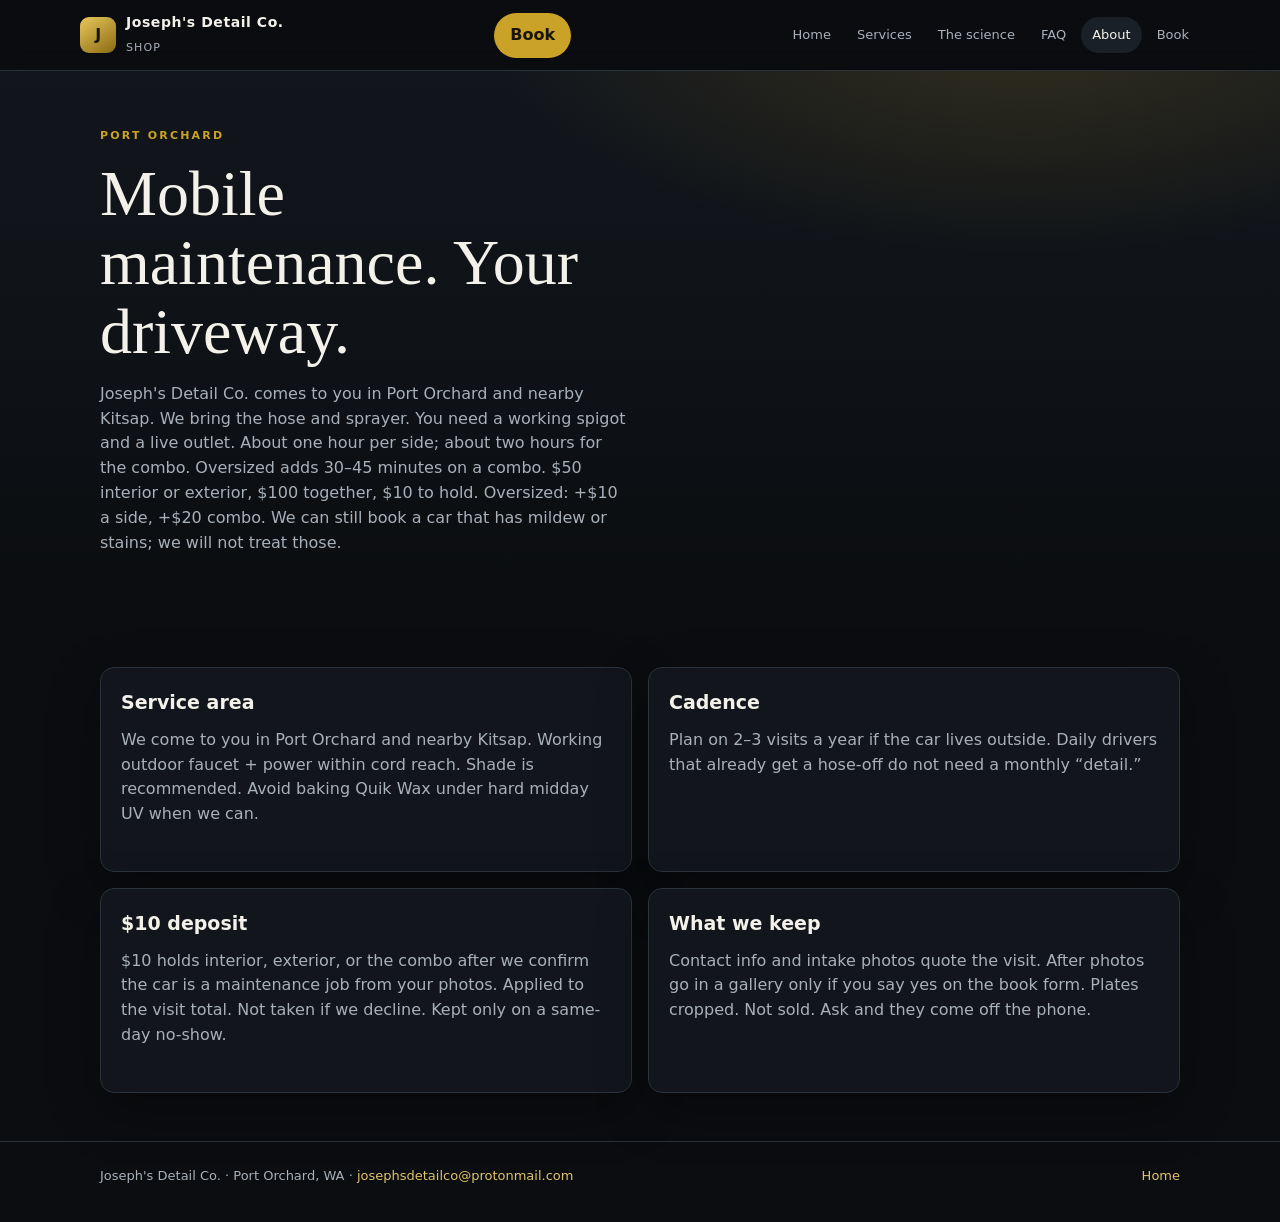
==== about.html @ 9fee9028 "Initial public site: maintenance menu, intake, oversized pricing First publish of Joseph's Detail Co" ====
<!DOCTYPE html>
<html lang="en">
<head>
  <meta charset="UTF-8" />
  <meta name="viewport" content="width=device-width, initial-scale=1, viewport-fit=cover" />
  <title>About — Joseph's Detail Co.</title>
  <meta name="description" content="Mobile maintenance detailing in Port Orchard and nearby Kitsap. $50 / $100, $10 to hold either side, +$20 oversized." />
  <link rel="stylesheet" href="styles.css" />
</head>
<body>
  <header class="nav">
    <div class="wrap nav-inner">
      <a class="brand" href="index.html">
        <div class="mark">J</div>
        <div><strong>Joseph's Detail Co.</strong><span>Shop</span></div>
      </a>
      <div class="nav-tools">
        <a class="cta" href="book.html">Book</a>
        <button class="menu-btn" type="button" aria-expanded="false">Menu</button>
      </div>
      <nav class="links">
        <a href="index.html">Home</a>
        <a href="services.html">Services</a>
        <a href="science.html">The science</a>
        <a href="faq.html">FAQ</a>
        <a class="active" href="about.html">About</a>
        <a href="book.html">Book</a>
      </nav>
    </div>
  </header>

  <section class="hero">
    <div class="wrap">
      <p class="eyebrow">Port Orchard</p>
      <h1>Mobile maintenance. Your driveway.</h1>
      <p class="lede">
        Joseph's Detail Co. comes to you in Port Orchard and nearby Kitsap.
        We bring the hose and sprayer. You need a working spigot and a live outlet.
        About one hour per side; about two hours for the combo. Oversized adds 30–45 minutes on a combo. $50 interior or exterior, $100 together, $10 to hold. Oversized: +$10 a side, +$20 combo. We can still book a car that has mildew or stains; we will not treat those.
      </p>
    </div>
  </section>

  <section class="section">
    <div class="wrap grid-2">
      <article class="card">
        <h3>Service area</h3>
        <p class="sub" style="margin-top:10px">We come to you in Port Orchard and nearby Kitsap. Working outdoor faucet + power within cord reach. Shade is recommended. Avoid baking Quik Wax under hard midday UV when we can.</p>
      </article>
      <article class="card">
        <h3>Cadence</h3>
        <p class="sub" style="margin-top:10px">Plan on 2–3 visits a year if the car lives outside. Daily drivers that already get a hose-off do not need a monthly “detail.”</p>
      </article>
      <article class="card">
        <h3>$10 deposit</h3>
        <p class="sub" style="margin-top:10px">$10 holds interior, exterior, or the combo after we confirm the car is a maintenance job from your photos. Applied to the visit total. Not taken if we decline. Kept only on a same-day no-show.</p>
      </article>
      <article class="card">
        <h3>What we keep</h3>
        <p class="sub" style="margin-top:10px">Contact info and intake photos quote the visit. After photos go in a gallery only if you say yes on the book form. Plates cropped. Not sold. Ask and they come off the phone.</p>
      </article>
    </div>
  </section>
  <footer>
    <div class="wrap">
      <div>Joseph's Detail Co. · Port Orchard, WA · <a href="mailto:josephsdetailco@protonmail.com">josephsdetailco@protonmail.com</a></div>
      <div><a href="index.html">Home</a></div>
    </div>
  </footer>
  <script src="nav.js"></script>
</body>
</html>
---- styles.css ----
:root {
  --bg: #0b0d10;
  --bg-2: #12161c;
  --bg-3: #1a2028;
  --gold: #c9a227;
  --gold-soft: #e0c36a;
  --ink: #f4f1ea;
  --muted: #a8b0ba;
  --line: #2a323c;
  --good: #3d9a6a;
  --warn: #c45c3a;
  --radius: 14px;
  --shadow: 0 18px 50px rgba(0,0,0,.35);
  --max: 1120px;
  --serif: "Iowan Old Style", "Palatino Linotype", Palatino, Georgia, serif;
  --sans: "Avenir Next", "Segoe UI", system-ui, sans-serif;
}

* { box-sizing: border-box; margin: 0; padding: 0; }
html { scroll-behavior: smooth; }
body {
  font-family: var(--sans);
  background: var(--bg);
  color: var(--ink);
  line-height: 1.55;
  min-height: 100vh;
  -webkit-text-size-adjust: 100%;
}

a { color: var(--gold-soft); text-decoration: none; }
a:hover { color: #fff; }

.wrap { max-width: var(--max); margin: 0 auto; padding: 0 20px; }

header.nav {
  position: sticky; top: 0; z-index: 40;
  background: rgba(11,13,16,.92);
  backdrop-filter: blur(12px);
  border-bottom: 1px solid var(--line);
}
.nav-inner {
  display: flex; align-items: center; justify-content: space-between;
  padding: 12px 0; gap: 12px;
  position: relative;
}
.brand {
  display: flex; align-items: center; gap: 10px; color: var(--ink);
  min-width: 0;
}
.mark {
  width: 36px; height: 36px; border-radius: 9px; flex-shrink: 0;
  background: linear-gradient(145deg, #e8c85a, #8a6a12);
  display: grid; place-items: center;
  font-weight: 800; color: #1a1404; letter-spacing: -.5px;
}
.brand strong { display: block; font-size: 14px; letter-spacing: .04em; }
.brand span { font-size: 11px; color: var(--muted); letter-spacing: .1em; text-transform: uppercase; }

.nav-tools { display: flex; align-items: center; gap: 8px; flex-shrink: 0; }
.menu-btn {
  display: none;
  background: var(--bg-3);
  color: var(--ink);
  border: 1px solid var(--line);
  border-radius: 999px;
  padding: 10px 14px;
  font: inherit;
  font-size: 14px;
  font-weight: 600;
  min-height: 44px;
  cursor: pointer;
}

nav.links { display: flex; gap: 4px; flex-wrap: wrap; align-items: center; }
nav.links a {
  color: var(--muted); font-size: 13px; padding: 8px 11px; border-radius: 999px;
}
nav.links a:hover, nav.links a.active {
  color: var(--ink); background: var(--bg-3);
}
.cta {
  background: var(--gold); color: #1a1404 !important;
  font-weight: 700; padding: 10px 16px !important; border-radius: 999px !important;
}
.cta:hover { background: var(--gold-soft); }

.hero {
  padding: 56px 0 40px;
  background:
    radial-gradient(900px 400px at 80% -10%, rgba(201,162,39,.18), transparent 60%),
    linear-gradient(180deg, #12161c, var(--bg));
}
.eyebrow {
  color: var(--gold); letter-spacing: .2em; text-transform: uppercase;
  font-size: 11px; font-weight: 700; margin-bottom: 14px;
}
h1 {
  font-family: var(--serif);
  font-size: clamp(32px, 8vw, 64px);
  line-height: 1.08; font-weight: 500;
  max-width: 16ch;
}
.lede { color: var(--muted); max-width: 52ch; margin: 16px 0 24px; font-size: 16px; }
.actions { display: flex; gap: 10px; flex-wrap: wrap; }
.btn {
  display: inline-flex; align-items: center; justify-content: center;
  padding: 12px 18px; border-radius: 999px;
  border: 1px solid var(--line); color: var(--ink); font-weight: 600; font-size: 15px;
  min-height: 44px;
}
.btn.gold { background: var(--gold); color: #1a1404; border-color: transparent; }
.btn.gold:hover { background: var(--gold-soft); color: #1a1404; }
.btn.ghost:hover { border-color: var(--gold); }

.section { padding: 48px 0; }
h2 {
  font-family: var(--serif); font-size: clamp(24px, 5vw, 36px);
  font-weight: 500; margin-bottom: 8px;
}
.sub { color: var(--muted); margin-bottom: 24px; max-width: 60ch; }

.grid-3 { display: grid; grid-template-columns: repeat(3, 1fr); gap: 16px; }
.grid-2 { display: grid; grid-template-columns: 1fr 1fr; gap: 16px; }

.card {
  background: var(--bg-2);
  border: 1px solid var(--line);
  border-radius: var(--radius);
  padding: 20px;
  box-shadow: var(--shadow);
}
.card h3 { font-size: 19px; margin-bottom: 8px; }
.price {
  font-family: var(--serif); font-size: 40px; color: var(--gold-soft);
  margin: 8px 0 4px;
}
.tag {
  display: inline-block; font-size: 11px; letter-spacing: .12em;
  text-transform: uppercase; color: var(--gold); margin-bottom: 8px;
}
ul.check { list-style: none; margin-top: 12px; }
ul.check li { padding: 6px 0 6px 22px; position: relative; color: var(--muted); }
ul.check li::before { content: "✓"; position: absolute; left: 0; color: var(--good); }

.out { border-color: #3a2a26; background: #161111; }
.out li::before { content: "✕"; color: var(--warn); }

.science p { color: var(--muted); margin-bottom: 12px; }
.formula {
  font-family: ui-monospace, Menlo, monospace;
  background: #0a0c0f; border: 1px solid var(--line);
  padding: 14px 16px; border-radius: 10px; color: var(--gold-soft);
  margin: 14px 0 20px; font-size: 13px;
  overflow-wrap: anywhere;
}

form { display: grid; gap: 14px; }
label { font-size: 13px; color: var(--muted); display: block; margin-bottom: 6px; }
input, select, textarea {
  width: 100%; background: #0a0c0f; border: 1px solid var(--line);
  color: var(--ink); padding: 12px; border-radius: 10px;
  font: inherit; font-size: 16px;
}
textarea { min-height: 110px; resize: vertical; }
button[type=submit] {
  background: var(--gold); color: #1a1404; border: 0;
  padding: 14px 18px; border-radius: 999px; font-weight: 700;
  font-size: 16px; cursor: pointer; min-height: 48px;
}
.note { font-size: 13px; color: var(--muted); }

.radio-block { display: grid; gap: 8px; }
.radio-block label.choice {
  display: flex; align-items: flex-start; gap: 10px;
  color: var(--ink); font-size: 15px; line-height: 1.4;
  cursor: pointer;
  background: #0a0c0f;
  border: 1px solid var(--line);
  border-radius: 10px;
  padding: 12px;
}
.radio-block input[type=radio] {
  width: auto; margin-top: 3px; accent-color: var(--gold); flex-shrink: 0;
}
.legal {
  font-size: 12px;
  color: var(--muted);
  line-height: 1.45;
}

footer {
  border-top: 1px solid var(--line);
  padding: 24px 0 36px; color: var(--muted); font-size: 13px;
}
footer .wrap { display: flex; justify-content: space-between; gap: 12px; flex-wrap: wrap; }

.badge-row { display: flex; gap: 8px; flex-wrap: wrap; margin-top: 20px; }
.badge {
  border: 1px solid var(--line); border-radius: 999px; padding: 6px 12px;
  font-size: 12px; color: var(--muted);
}

.table-wrap { overflow-x: auto; -webkit-overflow-scrolling: touch; }
table { width: 100%; border-collapse: collapse; font-size: 14px; min-width: 520px; }
th, td { text-align: left; padding: 10px 8px; border-bottom: 1px solid var(--line); }
th { color: var(--gold); font-weight: 600; font-size: 12px; letter-spacing: .08em; text-transform: uppercase; }
td { color: var(--muted); }

@media (max-width: 860px) {
  .menu-btn { display: inline-flex; align-items: center; }
  nav.links {
    display: none;
    position: absolute;
    left: 0; right: 0; top: 100%;
    flex-direction: column;
    align-items: stretch;
    gap: 4px;
    padding: 10px 20px 16px;
    background: rgba(11,13,16,.97);
    border-bottom: 1px solid var(--line);
  }
  header.nav.open nav.links { display: flex; }
  nav.links a {
    padding: 12px 14px;
    font-size: 16px;
    min-height: 44px;
  }
  .grid-3, .grid-2 { grid-template-columns: 1fr; }
  .hero { padding: 36px 0 28px; }
  .section { padding: 36px 0; }
  .actions { flex-direction: column; }
  .actions .btn { width: 100%; }
  footer .wrap { flex-direction: column; }
}

@media (max-width: 420px) {
  .brand span { display: none; }
}
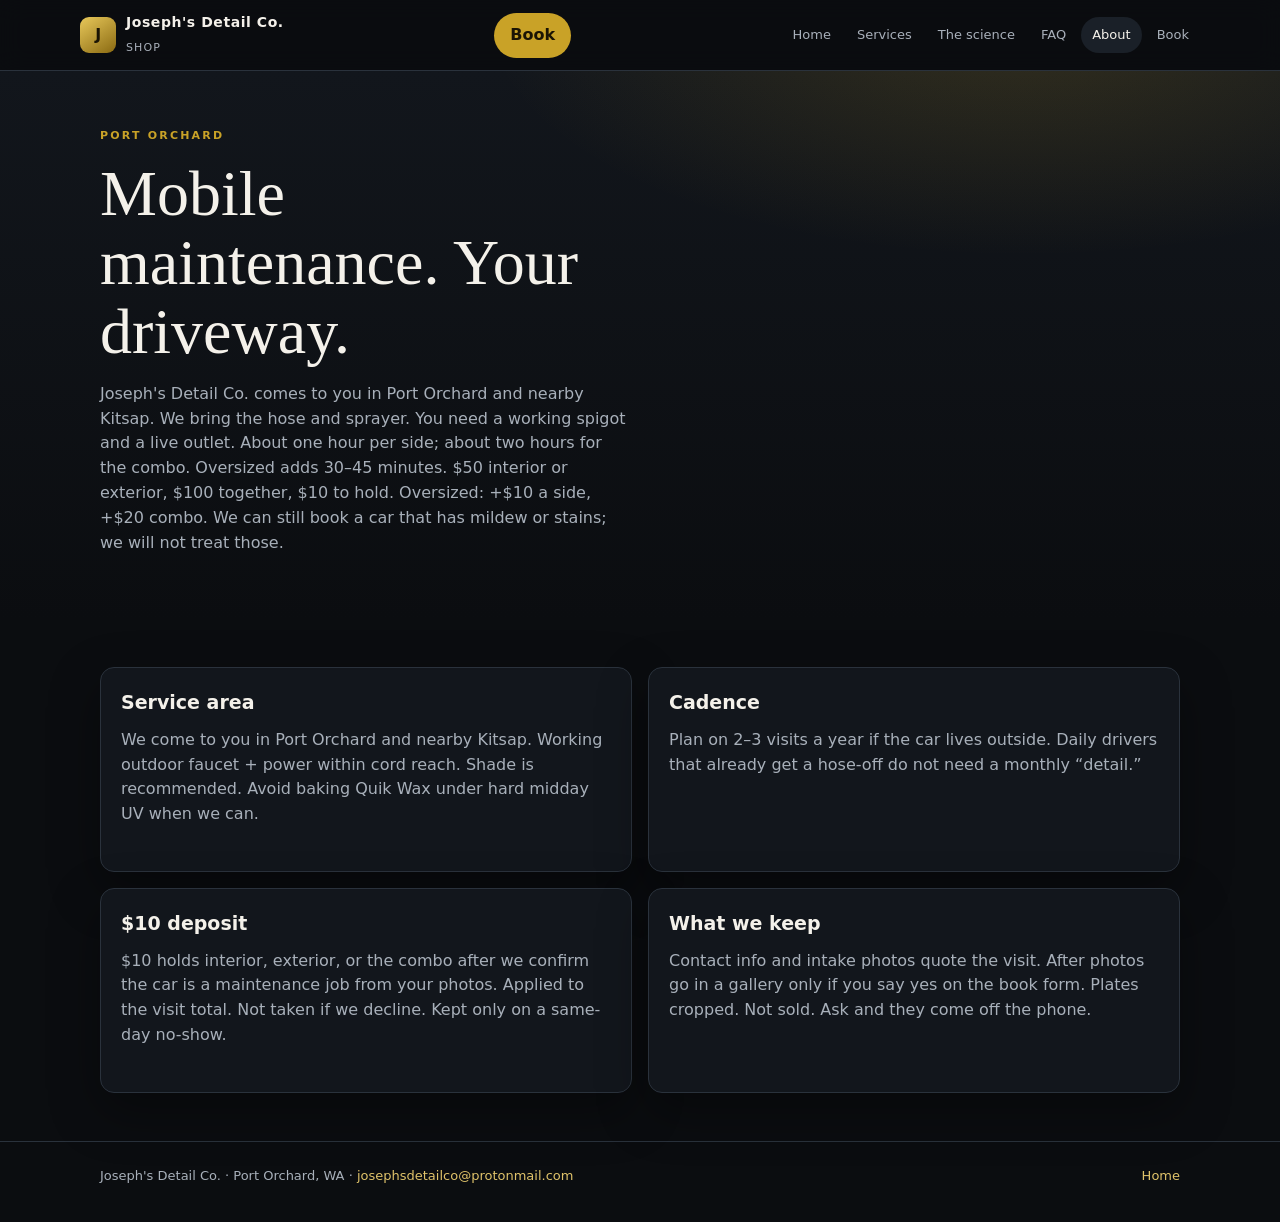
==== commit b691ba5f: "Book form: drop photo upload, remind customers to attach photos in the email draft" ====
--- a/about.html
+++ b/about.html
@@ -36,7 +36,7 @@
       <p class="lede">
         Joseph's Detail Co. comes to you in Port Orchard and nearby Kitsap.
         We bring the hose and sprayer. You need a working spigot and a live outlet.
-        About one hour per side; about two hours for the combo. Oversized adds 30–45 minutes on a combo. $50 interior or exterior, $100 together, $10 to hold. Oversized: +$10 a side, +$20 combo. We can still book a car that has mildew or stains; we will not treat those.
+        About one hour per side; about two hours for the combo. Oversized adds 30–45 minutes. $50 interior or exterior, $100 together, $10 to hold. Oversized: +$10 a side, +$20 combo. We can still book a car that has mildew or stains; we will not treat those.
       </p>
     </div>
   </section>
--- a/styles.css
+++ b/styles.css
@@ -182,6 +182,29 @@
 .radio-block input[type=radio] {
   width: auto; margin-top: 3px; accent-color: var(--gold); flex-shrink: 0;
 }
+.mail-warn {
+  background: #2a1a12;
+  border: 2px solid #c45c3a;
+  border-radius: var(--radius);
+  padding: 16px 16px 14px;
+  color: #f4e6d8;
+}
+.mail-warn strong {
+  display: block;
+  font-size: 18px;
+  line-height: 1.25;
+  color: #ffd2b8;
+  margin-bottom: 8px;
+  letter-spacing: .01em;
+}
+.mail-warn p {
+  font-size: 14px;
+  line-height: 1.45;
+  color: #e8d5c6;
+  margin: 0 0 8px;
+}
+.mail-warn p:last-child { margin-bottom: 0; }
+
 .legal {
   font-size: 12px;
   color: var(--muted);
